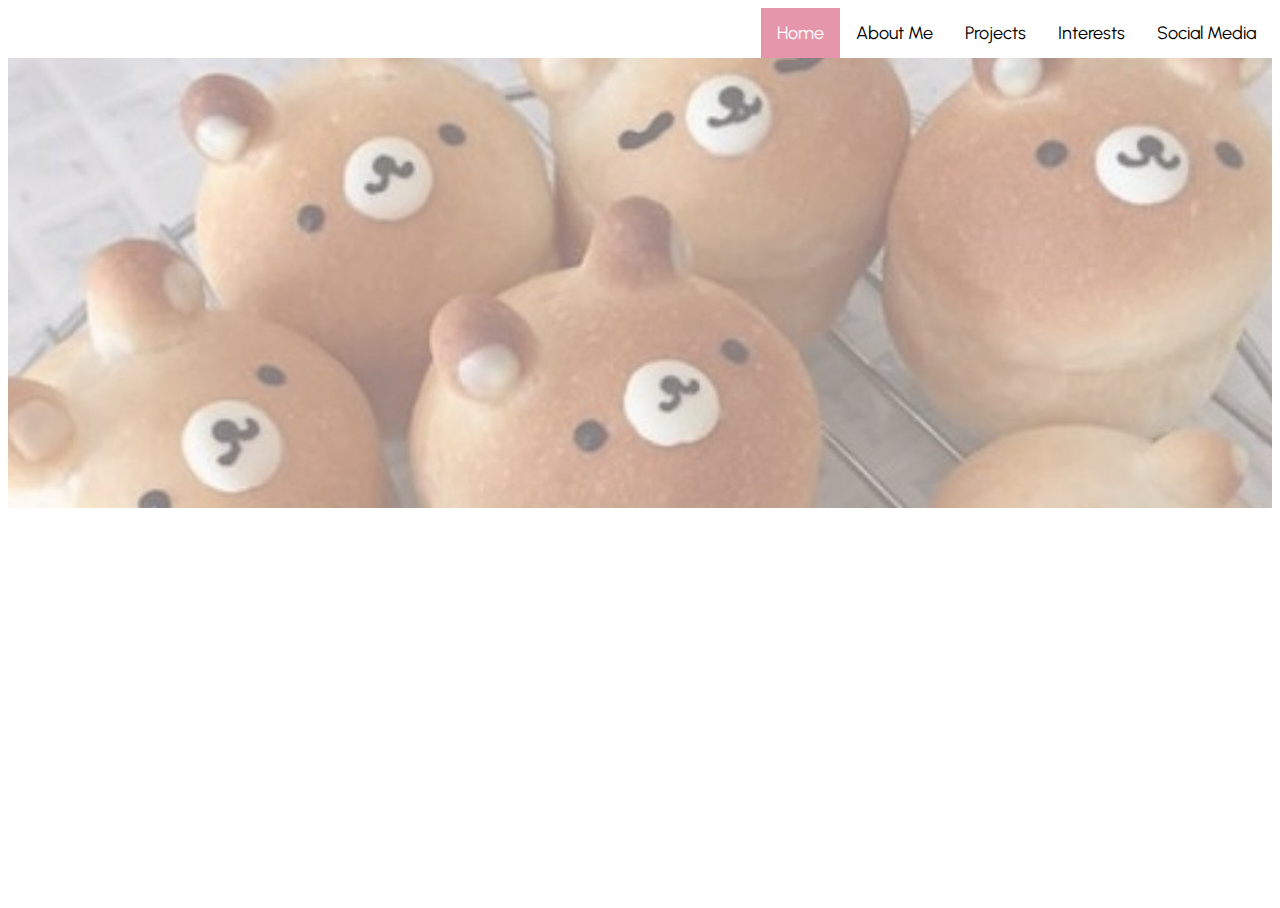
==== index.html @ e541630c "Created base for website" ====
<!DOCTYPE html>
<html lang="en">
<head>
    <link rel="stylesheet" type="text/css" href="css/style.css">
    <meta charset="UTF-8">
    <meta http-equiv="X-UA-Compatible" content="IE=edge">
    <meta name="viewport" content="width=device-width, initial-scale=1.0">
    <title>Home</title>
    <link rel="shortcut icon" type="image/png" href="images/home.png"/>
</head>
<body>
    <div class="topnav">
        <a class="active" href="">Home</a>
        <a href="html/about.html">About Me</a>
        <a href="html/projects.html">Projects</a>
        <a href="html/interests.html">Interests</a>
        <a href="html/social.html">Social Media</a>
    </div>

    <div class="hero-image">
    </div>
</body>
</html>
---- css/style.css ----
@import url('https://fonts.googleapis.com/css2?family=Glory&family=Urbanist:wght@300&display=swap');

body {
  font-family: 'Glory', sans-serif;
  font-size: 17px;
}

body, html {
  height: 100%;
}

html {
  min-width: 550px;
  position: relative;
}

p.solid {
  outline-color: black;
  outline-width: 0.5px;
  outline-style: solid;
}

/* The hero image */
.hero-image {
  background-image: linear-gradient(rgba(250, 243, 243, 0.5), rgba(253, 244, 244, 0.5)), url("../images/bread-header.jpg");

  /* Set a specific height */
  height: 50%;

  /* Position and center the image to scale nicely on all screens */
  background-position: center;
  background-repeat: no-repeat;
  background-size: cover;
  position: relative;
}

h1 {
  color: rgb(85, 8, 34);
  margin-left: 120px;
  margin-top: 60px;
  font-family: 'Urbanist', sans-serif;
  font-size: 40px;
  text-align: left;
}

h2 {
  color: rgb(85, 8, 34);
  font-family: 'Urbanist', sans-serif;
  font-size: 30px;
}

.topnav {
  background-color: rgb(255, 255, 255);
  overflow: hidden;
  display: flex;
  justify-content: right;
}
  
/* Style the links inside the navigation bar */
.topnav a {
  float: left;
  color: #000000;
  text-align: center;
  padding: 14px 16px;
  text-decoration: none;
  font-size: 18px;
  font-family:'Urbanist', sans-serif;
}
  
/* Change the color of links on hover */
.topnav a:hover {
  color: rgb(175, 102, 102);
}
  
/* Add a color to the active/current link */
.topnav a.active {
  background-color: #e696aa;
  color: white;
}

.card {
  box-shadow: 0 4px 8px 0 rgba(0, 0, 0, 0.2);
  max-width: 300px;
  margin: auto;
  text-align: center;
  position: absolute;
  right: 100px;
}

.title {
  color: grey;
  font-size: 20px;
  font-family: 'Urbanist', sans-serif;
}

.box {
  box-shadow: 0 4px 8px 0 rgba(0, 0, 0, 0.2);
  max-width: 900px;
  margin: auto;
  text-align: left;
  position: absolute;
  left: 100px;
  padding: 20px;
}
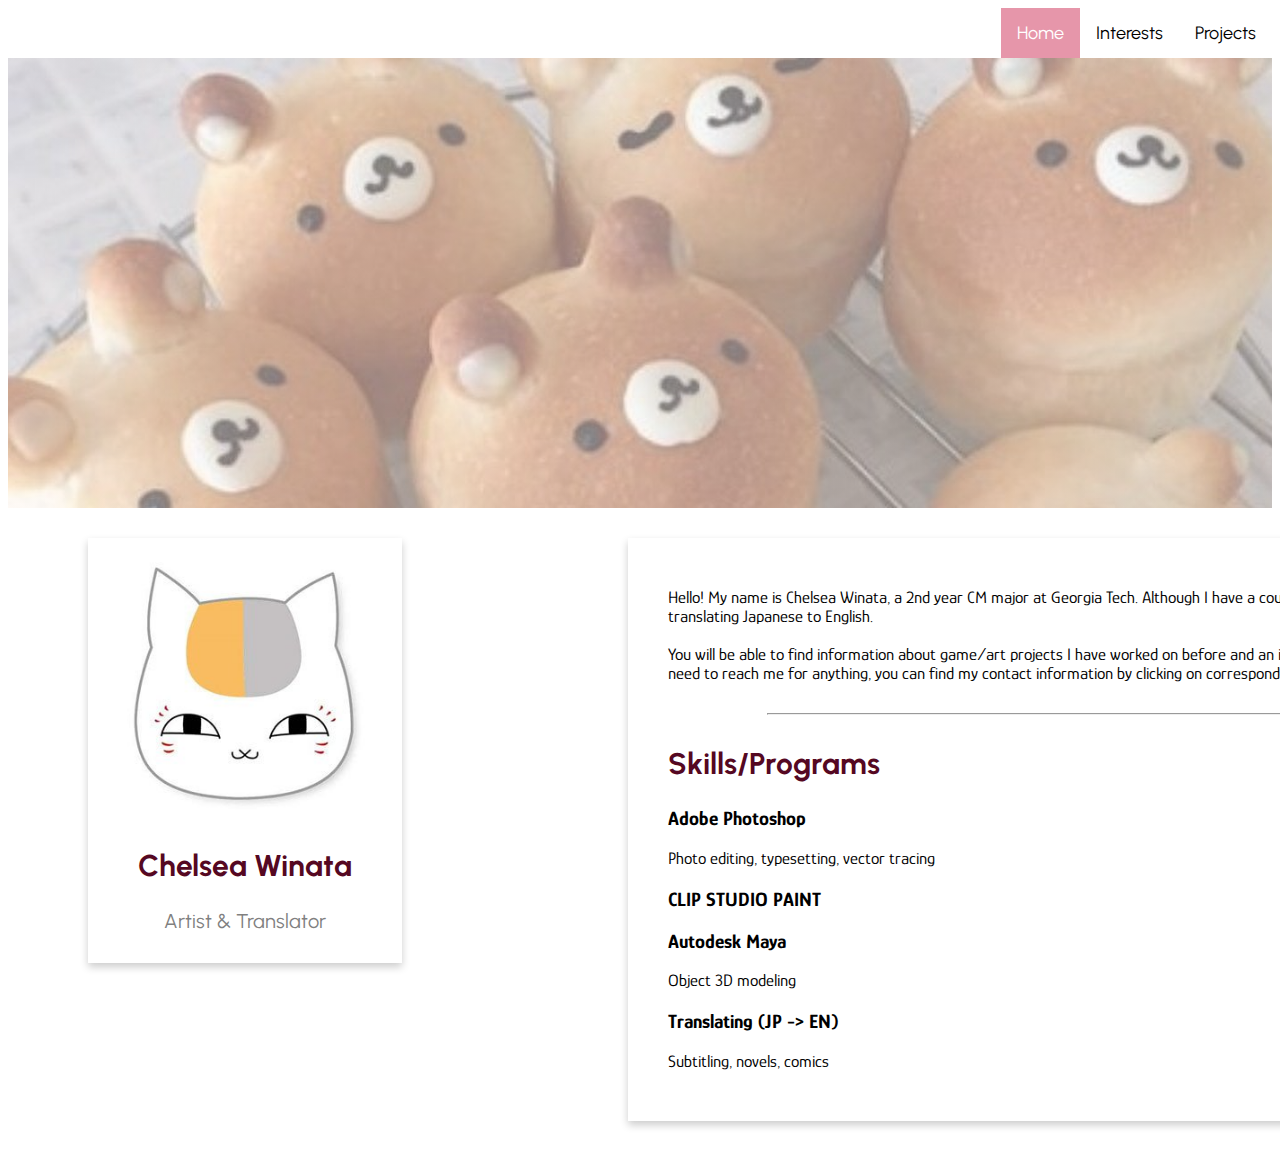
==== commit f503e51e: "Edited home page and added new pages" ====
--- a/index.html
+++ b/index.html
@@ -1,23 +1,51 @@
 <!DOCTYPE html>
 <html lang="en">
 <head>
-    <link rel="stylesheet" type="text/css" href="css/style.css">
-    <meta charset="UTF-8">
-    <meta http-equiv="X-UA-Compatible" content="IE=edge">
-    <meta name="viewport" content="width=device-width, initial-scale=1.0">
-    <title>Home</title>
-    <link rel="shortcut icon" type="image/png" href="images/home.png"/>
+  <link rel="stylesheet" type="text/css" href="css/style.css">
+  <meta charset="UTF-8">
+  <meta http-equiv="X-UA-Compatible" content="IE=edge">
+  <meta name="viewport" content="width=device-width, initial-scale=1.0">
+  <title>Home</title>
+  <link rel="shortcut icon" type="image/png" href="images/home.png"/>
 </head>
 <body>
-    <div class="topnav">
-        <a class="active" href="">Home</a>
-        <a href="html/about.html">About Me</a>
-        <a href="html/projects.html">Projects</a>
-        <a href="html/interests.html">Interests</a>
-        <a href="html/social.html">Social Media</a>
+  <div class="topnav">
+    <ul>
+      <li><a class="active" href="">Home</a></li>
+      <li class="dropdown">
+        <a href="javascript:void(0)" class="dropbtn">Interests</a>
+        <div class="dropdown-content">
+          <a href="html/animan.html">Anime/Manga</a>
+          <a href="html/games.html">Games</a>
+        </div>
+      </li>
+      <li><a href="html/projects.html">Projects</a></li>
+    </ul>
+  </div>
+
+  <div class="hero-image">
+  </div>
+
+  <div id="wrapper">
+    <div class="box right topmargin">
+      Hello! My name is Chelsea Winata, a 2nd year CM major at Georgia Tech.
+      Although I have a countless number of hobbies, I mainly enjoy drawing and translating Japanese to English.
+      <br><br>You will be able to find information about game/art projects I have worked on before and an in-depth description of my interests on this website!
+      If you need to reach me for anything, you can find my contact information by clicking on corresponding icons under my profile card.
+
+      <hr>
+        
+      <h2>Skills/Programs</h2>
+      <h3>Adobe Photoshop</h3>Photo editing, typesetting, vector tracing
+      <h3>CLIP STUDIO PAINT</h3>
+      <h3>Autodesk Maya</h3>Object 3D modeling
+      <h3>Translating (JP -> EN)</h3>Subtitling, novels, comics
     </div>
-
-    <div class="hero-image">
+    <div class="card left topmargin">
+      <img src="../images/nyanko.jpg" alt="Cat" style="width:90%">
+      <h2>Chelsea Winata</h2>
+      <p class="title">Artist & Translator</p>
     </div>
+  </div>
 </body>
 </html>--- a/css/style.css
+++ b/css/style.css
@@ -12,12 +12,6 @@
 html {
   min-width: 550px;
   position: relative;
-}
-
-p.solid {
-  outline-color: black;
-  outline-width: 0.5px;
-  outline-style: solid;
 }
 
 /* The hero image */
@@ -36,7 +30,7 @@
 
 h1 {
   color: rgb(85, 8, 34);
-  margin-left: 120px;
+  margin-left: 100px;
   margin-top: 60px;
   font-family: 'Urbanist', sans-serif;
   font-size: 40px;
@@ -55,36 +49,113 @@
   display: flex;
   justify-content: right;
 }
-  
-/* Style the links inside the navigation bar */
-.topnav a {
+
+ul {
+  list-style-type: none;
+  margin: 0;
+  padding: 0;
+  overflow: hidden;
+  background-color: rgb(255, 255, 255);
+}
+
+li {
   float: left;
-  color: #000000;
+  font-family: 'Urbanist', sans-serif;
+  font-size: 18px;
+}
+
+li a, .dropbtn {
+  display: inline-block;
+  color: black;
   text-align: center;
   padding: 14px 16px;
   text-decoration: none;
-  font-size: 18px;
-  font-family:'Urbanist', sans-serif;
-}
-  
-/* Change the color of links on hover */
-.topnav a:hover {
+}
+
+li a:hover, .dropdown:hover .dropbtn {
   color: rgb(175, 102, 102);
 }
-  
-/* Add a color to the active/current link */
-.topnav a.active {
+
+li a.active {
   background-color: #e696aa;
+  color: white;
+}
+
+li.dropdown {
+  display: inline-block;
+}
+
+.dropdown-content {
+  display: none;
+  position: absolute;
+  background-color: #f9f9f9;
+  min-width: 160px;
+  box-shadow: 0px 8px 16px 0px rgba(0,0,0,0.2);
+  z-index: 1;
+}
+
+.dropdown-content a {
+  color: black;
+  padding: 12px 16px;
+  text-decoration: none;
+  display: block;
+  text-align: left;
+}
+
+.dropdown-content a:hover {background-color: #f1f1f1;}
+
+.dropdown:hover .dropdown-content {
+  display: block;
+}
+
+.container {
+  overflow: hidden;
+}
+
+.filterDiv {
+  float: left;
+  background-color: #2196F3;
+  color: #ffffff;
+  width: 100px;
+  line-height: 100px;
+  text-align: center;
+  margin: 2px;
+  display: none; /* Hidden by default */
+}
+
+/* The "show" class is added to the filtered elements */
+.show {
+  display: block;
+}
+
+/* Style the buttons */
+.btn {
+  border: none;
+  outline: none;
+  padding: 12px 16px;
+  background-color: #f1f1f1;
+  cursor: pointer;
+  font-family: 'Urbanist', sans-serif;
+  font-size: 16px;
+}
+
+/* Add a light grey background on mouse-over */
+.btn:hover {
+  background-color: #ddd;
+}
+
+/* Add a dark background to the active button */
+.btn.active {
+  background-color: #666;
   color: white;
 }
 
 .card {
   box-shadow: 0 4px 8px 0 rgba(0, 0, 0, 0.2);
   max-width: 300px;
-  margin: auto;
   text-align: center;
-  position: absolute;
-  right: 100px;
+  position: relative;
+  padding: 10px;
 }
 
 .title {
@@ -95,10 +166,45 @@
 
 .box {
   box-shadow: 0 4px 8px 0 rgba(0, 0, 0, 0.2);
-  max-width: 900px;
-  margin: auto;
+  max-width: 1000px;
   text-align: left;
-  position: absolute;
-  left: 100px;
-  padding: 20px;
+  position: relative;
+  padding-left: 40px;
+  padding-right: 40px;
+  padding-top: 50px;
+  padding-bottom: 50px;
+  margin-bottom: 40px;
+}
+
+.left {
+  float: left;
+  margin-left: 80px;
+}
+
+.right {
+  float: right;
+  margin-right: 100px;
+}
+
+.topmargin {
+  margin-top: 30px;
+}
+
+.leftmargin {
+  margin-left: 10px;
+}
+
+.stacktop {
+  z-index: 9;
+}
+
+#wrapper {
+  min-width: 1800px;
+  overflow: hidden;
+}
+
+hr {
+  margin-top: 30px;
+  margin-bottom: 30px;
+  width: 80%;
 }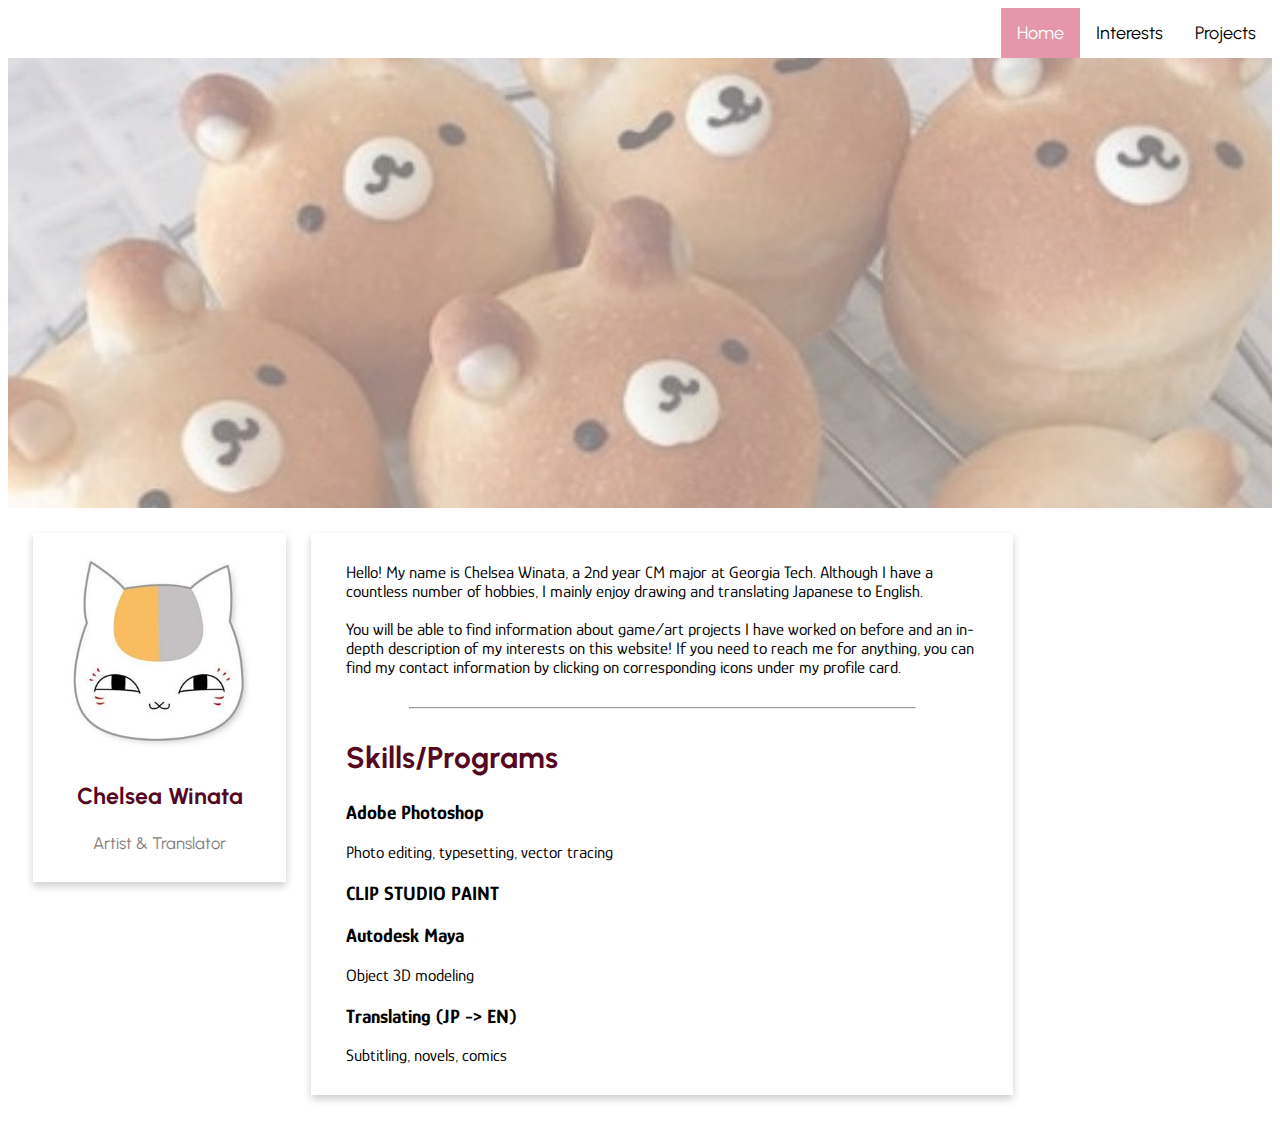
==== commit 94deb77e: "Added to Games page" ====
--- a/index.html
+++ b/index.html
@@ -27,7 +27,13 @@
   </div>
 
   <div id="wrapper">
-    <div class="box right topmargin">
+    <div class="card left topmargin">
+      <img src="../images/nyanko.jpg" style="width:90%">
+      <p class="name">Chelsea Winata</p>
+      <p class="title">Artist & Translator</p>
+    </div>
+
+    <div class="box left topmargin">
       Hello! My name is Chelsea Winata, a 2nd year CM major at Georgia Tech.
       Although I have a countless number of hobbies, I mainly enjoy drawing and translating Japanese to English.
       <br><br>You will be able to find information about game/art projects I have worked on before and an in-depth description of my interests on this website!
@@ -41,11 +47,6 @@
       <h3>Autodesk Maya</h3>Object 3D modeling
       <h3>Translating (JP -> EN)</h3>Subtitling, novels, comics
     </div>
-    <div class="card left topmargin">
-      <img src="../images/nyanko.jpg" alt="Cat" style="width:90%">
-      <h2>Chelsea Winata</h2>
-      <p class="title">Artist & Translator</p>
-    </div>
   </div>
 </body>
 </html>--- a/css/style.css
+++ b/css/style.css
@@ -1,4 +1,13 @@
 @import url('https://fonts.googleapis.com/css2?family=Glory&family=Urbanist:wght@300&display=swap');
+
+@font-face {
+  font-family: GenshinImpact;
+  src:url(../fonts/genshin_impact.woff);
+}
+
+div {
+  overflow: hidden;
+}
 
 body {
   font-family: 'Glory', sans-serif;
@@ -152,46 +161,85 @@
 
 .card {
   box-shadow: 0 4px 8px 0 rgba(0, 0, 0, 0.2);
-  max-width: 300px;
+  width: 18%;
+  max-width: 250px;
   text-align: center;
   position: relative;
-  padding: 10px;
+  padding: 1%;
 }
 
 .title {
   color: grey;
-  font-size: 20px;
-  font-family: 'Urbanist', sans-serif;
+  font-size: 1.3vw;
+  font-family: 'Urbanist', sans-serif;
+}
+
+.name {
+  color: rgb(85, 8, 34);
+  font-family: 'Urbanist', sans-serif;
+  font-weight: bold;
+  font-size: 1.8vw;
 }
 
 .box {
   box-shadow: 0 4px 8px 0 rgba(0, 0, 0, 0.2);
-  max-width: 1000px;
-  text-align: left;
-  position: relative;
-  padding-left: 40px;
-  padding-right: 40px;
-  padding-top: 50px;
-  padding-bottom: 50px;
-  margin-bottom: 40px;
+  width: 50%;
+  text-align: left;
+  position: relative;
+  padding-left: 35px;
+  padding-right: 35px;
+  padding-top: 30px;
+  padding-bottom: 30px;
+  margin-bottom: 2%;
+}
+
+.column {
+  box-shadow: 0 4px 8px 0 rgba(0, 0, 0, 0.2);
+  width: 40%;
+  text-align: left;
+  position: relative;
+  padding-left: 35px;
+  padding-right: 35px;
+  padding-top: 30px;
+  padding-bottom: 30px;
+  margin-bottom: 2%;
 }
 
 .left {
   float: left;
-  margin-left: 80px;
+  margin-left: 2%;
 }
 
 .right {
   float: right;
-  margin-right: 100px;
+  margin-right: 2%;
+}
+
+.center {
+  display: block;
+  margin-left: auto;
+  margin-right: auto;
+  width: 50%;
+}
+
+.kohane {
+  border: 5px solid pink;
+}
+
+.toya {
+  border: 5px solid rgb(49, 132, 180);
+}
+
+.akito {
+  border: 5px solid rgb(180, 108, 49);
 }
 
 .topmargin {
-  margin-top: 30px;
+  margin-top: 2%;
 }
 
 .leftmargin {
-  margin-left: 10px;
+  margin-left: 2%;
 }
 
 .stacktop {
@@ -199,7 +247,7 @@
 }
 
 #wrapper {
-  min-width: 1800px;
+  min-width: 60%;
   overflow: hidden;
 }
 
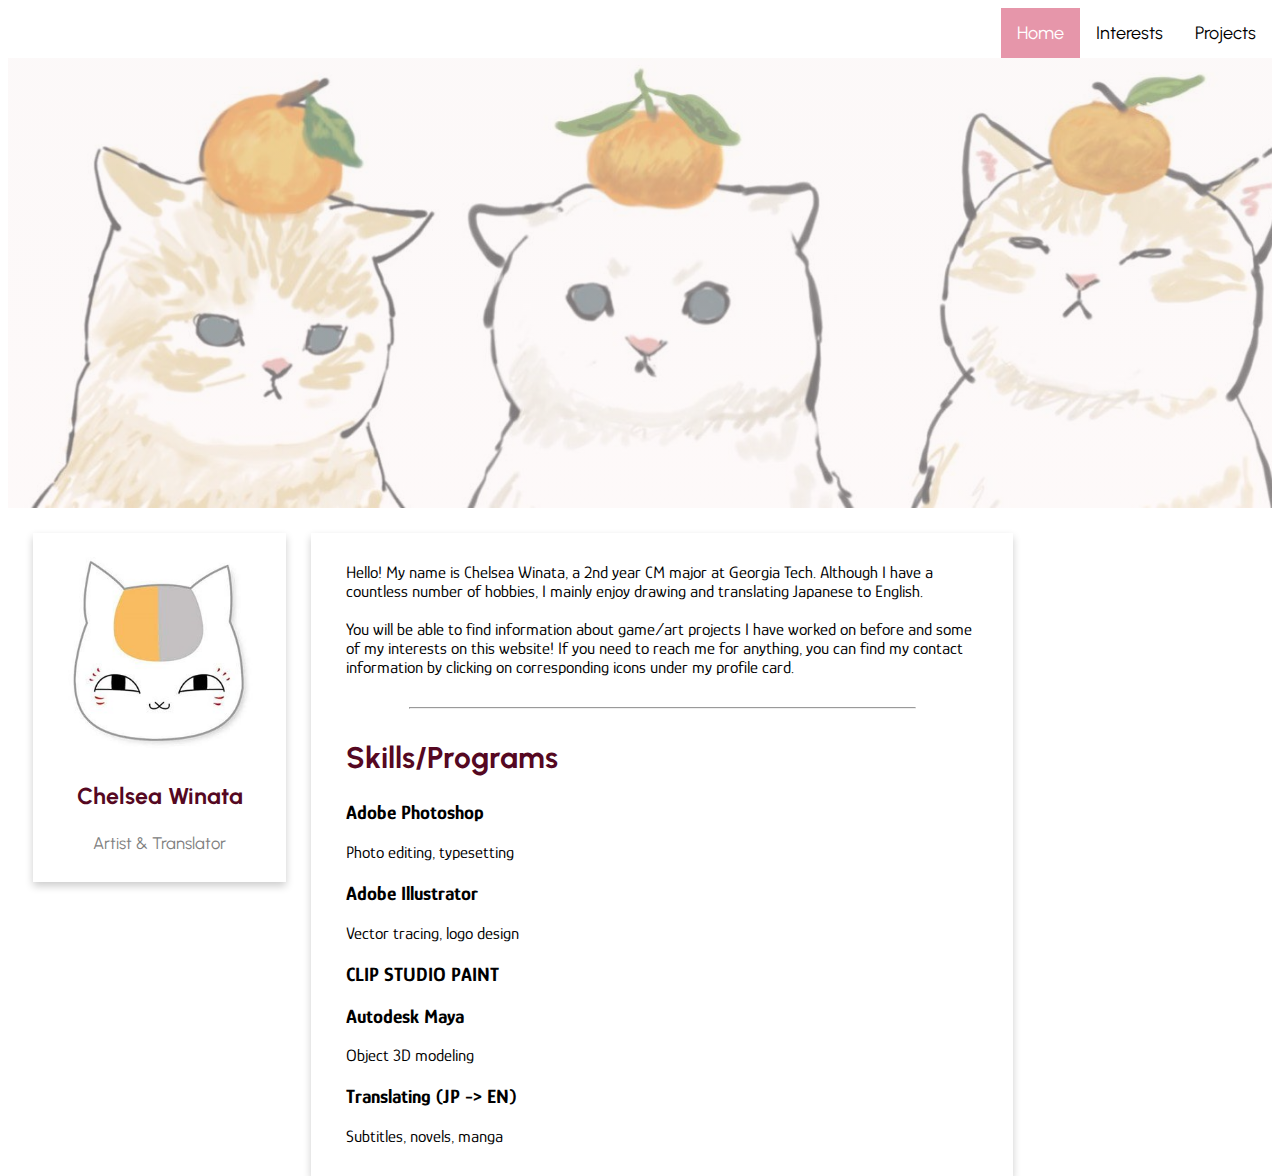
==== commit 20135391: "Added to Games page" ====
--- a/index.html
+++ b/index.html
@@ -15,7 +15,7 @@
       <li class="dropdown">
         <a href="javascript:void(0)" class="dropbtn">Interests</a>
         <div class="dropdown-content">
-          <a href="html/animan.html">Anime/Manga</a>
+          <a href="html/anime.html">Anime</a>
           <a href="html/games.html">Games</a>
         </div>
       </li>
@@ -25,8 +25,6 @@
 
   <div class="hero-image">
   </div>
-
-  <div id="wrapper">
     <div class="card left topmargin">
       <img src="../images/nyanko.jpg" style="width:90%">
       <p class="name">Chelsea Winata</p>
@@ -36,17 +34,18 @@
     <div class="box left topmargin">
       Hello! My name is Chelsea Winata, a 2nd year CM major at Georgia Tech.
       Although I have a countless number of hobbies, I mainly enjoy drawing and translating Japanese to English.
-      <br><br>You will be able to find information about game/art projects I have worked on before and an in-depth description of my interests on this website!
+      <br><br>You will be able to find information about game/art projects I have worked on before and some of my interests on this website!
       If you need to reach me for anything, you can find my contact information by clicking on corresponding icons under my profile card.
 
       <hr>
         
       <h2>Skills/Programs</h2>
-      <h3>Adobe Photoshop</h3>Photo editing, typesetting, vector tracing
+      <h3>Adobe Photoshop</h3>Photo editing, typesetting
+      <h3>Adobe Illustrator</h3>Vector tracing, logo design
       <h3>CLIP STUDIO PAINT</h3>
       <h3>Autodesk Maya</h3>Object 3D modeling
-      <h3>Translating (JP -> EN)</h3>Subtitling, novels, comics
+      <h3>Translating (JP -> EN)</h3>Subtitles, novels, manga
     </div>
-  </div>
+
 </body>
 </html>--- a/css/style.css
+++ b/css/style.css
@@ -19,13 +19,12 @@
 }
 
 html {
-  min-width: 550px;
   position: relative;
 }
 
 /* The hero image */
 .hero-image {
-  background-image: linear-gradient(rgba(250, 243, 243, 0.5), rgba(253, 244, 244, 0.5)), url("../images/bread-header.jpg");
+  background-image: linear-gradient(rgba(250, 243, 243, 0.5), rgba(253, 244, 244, 0.5)), url("../images/header.jpg");
 
   /* Set a specific height */
   height: 50%;
@@ -181,8 +180,16 @@
   font-size: 1.8vw;
 }
 
+.section {
+  display: inline-block;
+  width: 100%;
+  position: relative;
+  margin-bottom: 2%;
+}
+
 .box {
   box-shadow: 0 4px 8px 0 rgba(0, 0, 0, 0.2);
+  display: inline-block;
   width: 50%;
   text-align: left;
   position: relative;
@@ -194,7 +201,7 @@
 }
 
 .column {
-  box-shadow: 0 4px 8px 0 rgba(0, 0, 0, 0.2);
+  display: inline-block;
   width: 40%;
   text-align: left;
   position: relative;
@@ -246,11 +253,6 @@
   z-index: 9;
 }
 
-#wrapper {
-  min-width: 60%;
-  overflow: hidden;
-}
-
 hr {
   margin-top: 30px;
   margin-bottom: 30px;
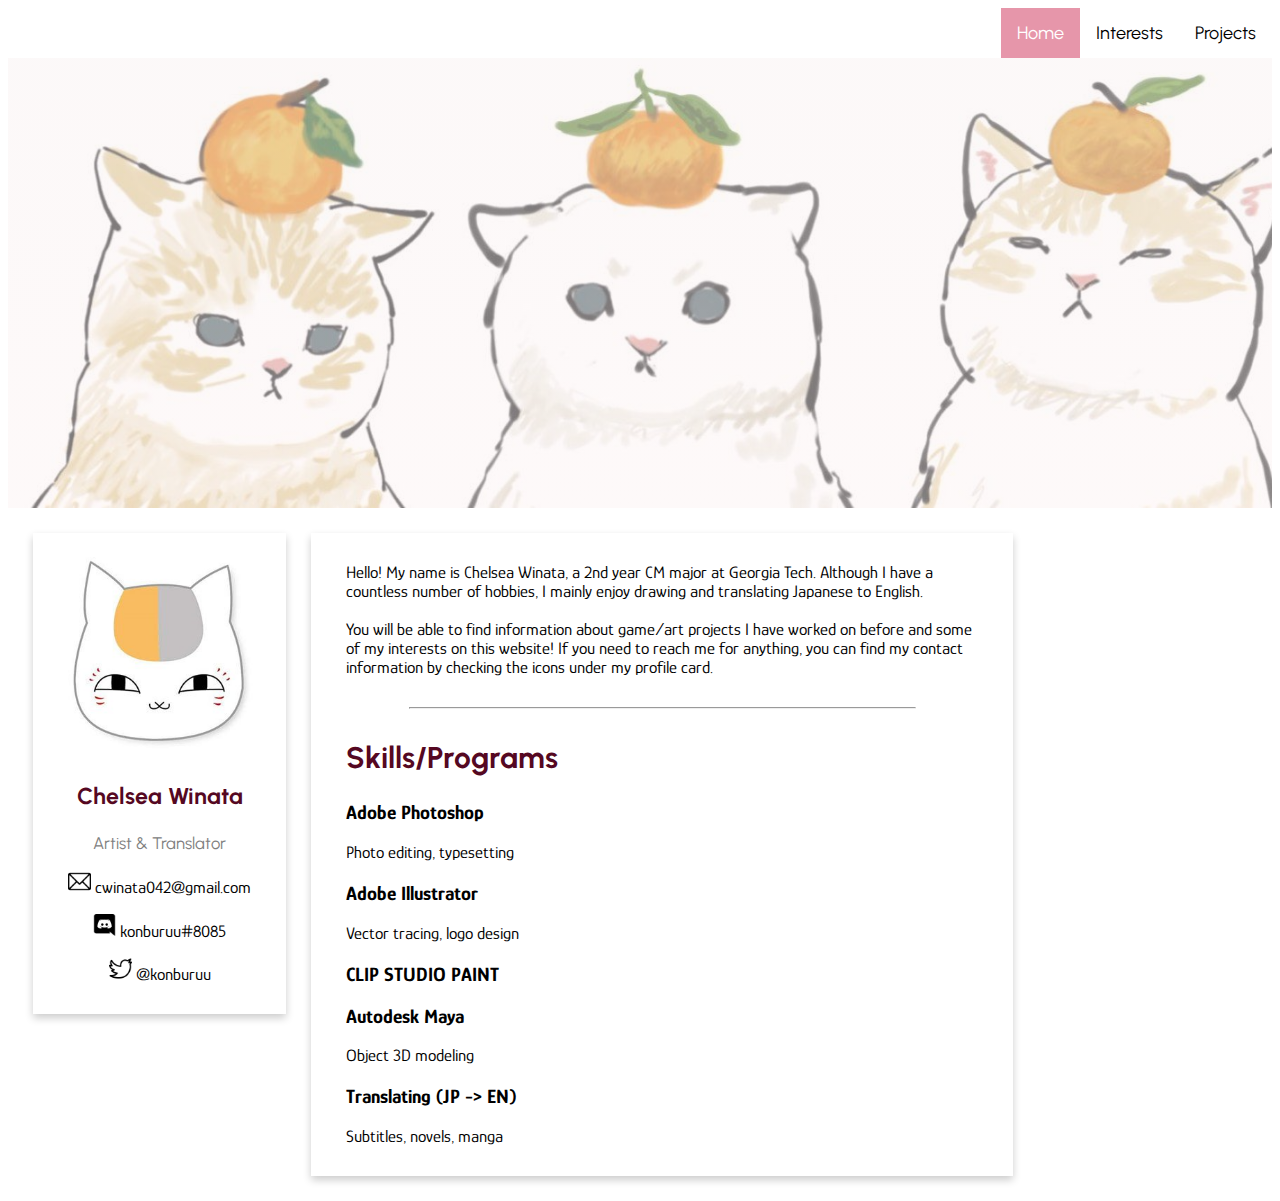
==== commit d12654d6: "Added to Anime page" ====
--- a/index.html
+++ b/index.html
@@ -23,19 +23,28 @@
     </ul>
   </div>
 
-  <div class="hero-image">
-  </div>
+  <div class="hero-image"></div>
+  <div id="section">  
     <div class="card left topmargin">
       <img src="../images/nyanko.jpg" style="width:90%">
       <p class="name">Chelsea Winata</p>
       <p class="title">Artist & Translator</p>
+      <p>
+        <img src="../images/email.png" style="width:10%"> cwinata042@gmail.com
+      </p>
+      <p>
+        <img src="../images/discord.png" style="width:10%"> konburuu#8085
+      </p>
+      <p>
+        <img src="../images/twitter.png" style="width:10%"> @konburuu
+      </p>
     </div>
 
-    <div class="box left topmargin">
+    <div class="box left topmargin bottommargin">
       Hello! My name is Chelsea Winata, a 2nd year CM major at Georgia Tech.
       Although I have a countless number of hobbies, I mainly enjoy drawing and translating Japanese to English.
       <br><br>You will be able to find information about game/art projects I have worked on before and some of my interests on this website!
-      If you need to reach me for anything, you can find my contact information by clicking on corresponding icons under my profile card.
+      If you need to reach me for anything, you can find my contact information by checking the icons under my profile card.
 
       <hr>
         
@@ -46,6 +55,6 @@
       <h3>Autodesk Maya</h3>Object 3D modeling
       <h3>Translating (JP -> EN)</h3>Subtitles, novels, manga
     </div>
-
+  </div>
 </body>
 </html>--- a/css/style.css
+++ b/css/style.css
@@ -121,13 +121,11 @@
 }
 
 .filterDiv {
+  box-shadow: 0 4px 8px 0 rgba(0, 0, 0, 0.2);
   float: left;
-  background-color: #2196F3;
   color: #ffffff;
-  width: 100px;
-  line-height: 100px;
   text-align: center;
-  margin: 2px;
+  margin: 1%;
   display: none; /* Hidden by default */
 }
 
@@ -180,9 +178,15 @@
   font-size: 1.8vw;
 }
 
+.desch {
+  font-family: 'Urbanist', sans-serif;
+  font-weight: bold;
+  font-size: 30px;
+}
+
 .section {
   display: inline-block;
-  width: 100%;
+  width: 90%;
   position: relative;
   margin-bottom: 2%;
 }
@@ -247,6 +251,14 @@
 
 .leftmargin {
   margin-left: 2%;
+}
+
+.rightmargin {
+  margin-right: 2%;
+}
+
+.bottommargin {
+  margin-bottom: 2%;
 }
 
 .stacktop {
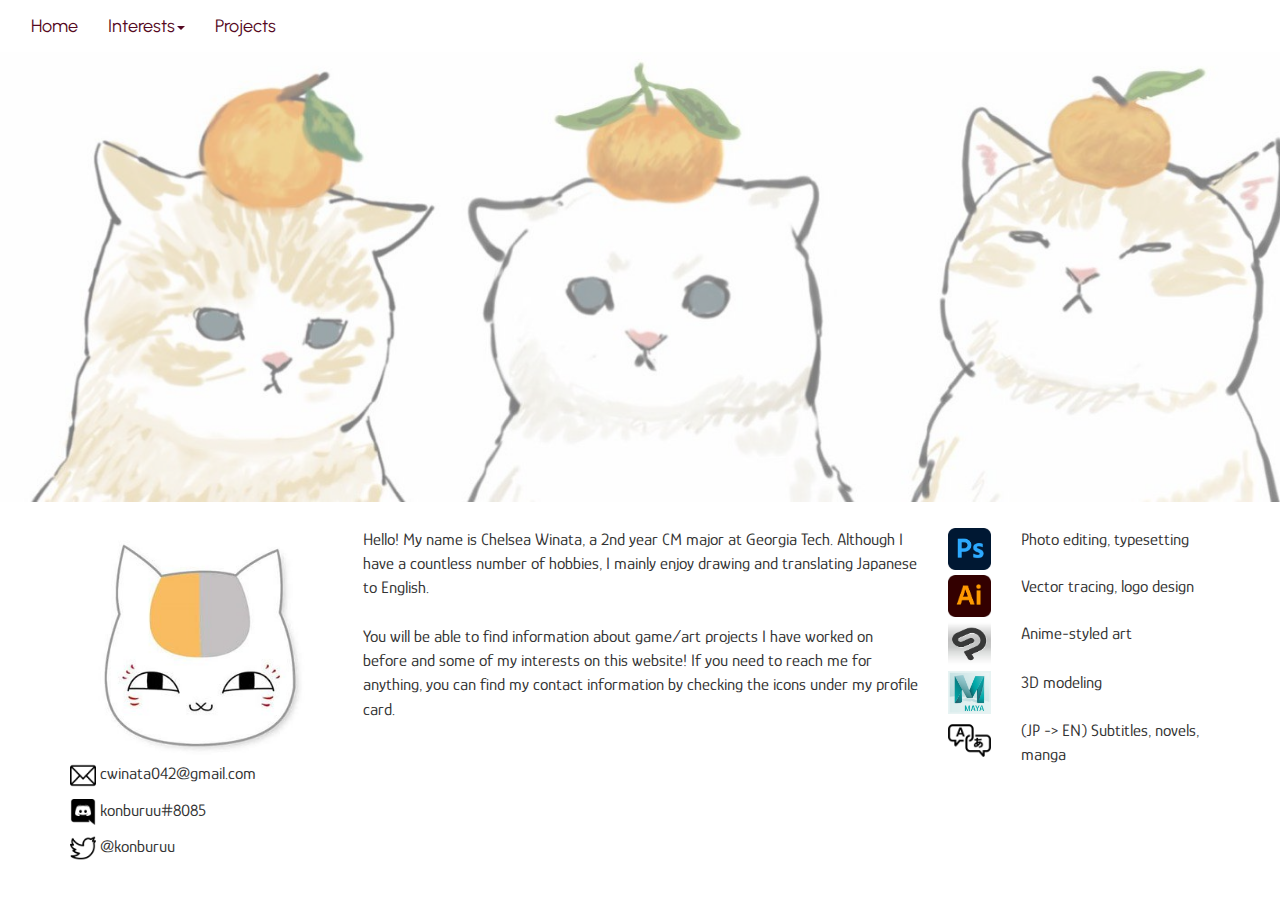
==== commit 0b70a749: "Used Bootstrap to make responsive pages" ====
--- a/index.html
+++ b/index.html
@@ -1,7 +1,8 @@
 <!DOCTYPE html>
 <html lang="en">
 <head>
-  <link rel="stylesheet" type="text/css" href="css/style.css">
+  <link rel="stylesheet" href="https://maxcdn.bootstrapcdn.com/bootstrap/3.4.1/css/bootstrap.min.css">
+  <link rel="stylesheet" type="text/css" href="../css/style.css">
   <meta charset="UTF-8">
   <meta http-equiv="X-UA-Compatible" content="IE=edge">
   <meta name="viewport" content="width=device-width, initial-scale=1.0">
@@ -9,52 +10,94 @@
   <link rel="shortcut icon" type="image/png" href="images/home.png"/>
 </head>
 <body>
-  <div class="topnav">
-    <ul>
-      <li><a class="active" href="">Home</a></li>
-      <li class="dropdown">
-        <a href="javascript:void(0)" class="dropbtn">Interests</a>
-        <div class="dropdown-content">
-          <a href="html/anime.html">Anime</a>
-          <a href="html/games.html">Games</a>
+  <nav class="navbar">
+    <div class="container-fluid">
+      <ul class="nav navbar-nav">
+        <li class="active"><a href="#">Home</a></li>
+        <li class="dropdown"><a class="dropdown-toggle" data-toggle="dropdown" href="#">Interests<span class="caret"></span></a>
+          <ul class="dropdown-menu">
+            <li><a href="/html/anime.html">Anime</a></li>
+            <li><a href="/html/games.html">Games</a></li>
+          </ul>
+        </li>
+        <li><a href="/html/projects.html">Projects</a></li>
+      </ul>
+    </div>
+  </nav>
+
+  <div class="hero"></div>
+
+  <div class="container topmargin">
+    <div class="row">
+      <div class="col-lg-3">
+        <img src="../images/nyanko.jpg" class="center" style="max-width:230px; width:90%">
+        <p>
+          <img src="../images/email.png" style="max-width:30px; width:10%"> cwinata042@gmail.com
+        </p>
+        <p>
+          <img src="../images/discord.png" style="max-width:30px; width:10%"> konburuu#8085
+        </p>
+        <p>
+          <img src="../images/twitter.png" style="max-width:30px; width:10%"> @konburuu
+        </p>
+      </div>
+      <div class="col-lg-6 bottommargin">
+        Hello! My name is Chelsea Winata, a 2nd year CM major at Georgia Tech.
+        Although I have a countless number of hobbies, I mainly enjoy drawing and translating Japanese to English.
+        <br><br>You will be able to find information about game/art projects I have worked on before and some of my interests on this website!
+        If you need to reach me for anything, you can find my contact information by checking the icons under my profile card.
+      </div>
+      <div class="col-lg-3">
+        <div class="row bottommargin">
+          <div class="col-lg-3 col-sm-2 col-2">
+            <img src="/images/photoshop-icon.png" style="max-width:120px; width:100%">
+          </div>
+          <div class="col-lg-9 col-10">
+            Photo editing, typesetting
+          </div>
         </div>
-      </li>
-      <li><a href="html/projects.html">Projects</a></li>
-    </ul>
+
+        <div class="row bottommargin">
+          <div class="col-lg-3 col-sm-2 col-2">
+            <img src="/images/illustrator-icon.png" style="max-width:120px; width:100%">
+          </div>
+          <div class="col-lg-9 col-10">
+            Vector tracing, logo design
+          </div>
+        </div>
+
+        <div class="row bottommargin">
+          <div class="col-lg-3 col-sm-2 col-2">
+            <img src="/images/csp-icon.jpg" style="max-width:120px; width:100%">
+          </div>
+          <div class="col-lg-9 col-10">
+            Anime-styled art
+          </div>
+        </div>
+
+        <div class="row bottommargin">
+          <div class="col-lg-3 col-sm-2 col-2">
+            <img src="/images/maya-icon.png" style="max-width:120px; width:100%">
+          </div>
+          <div class="col-lg-9 col-10">
+            3D modeling
+          </div>
+        </div>
+
+        <div class="row bottommargin">
+          <div class="col-lg-3 col-sm-2 col-2">
+            <img src="/images/translation-icon.png" style="max-width:120px; width:100%">
+          </div>
+          <div class="col-lg-9 col-10">
+            (JP -> EN) Subtitles, novels, manga
+          </div>
+        </div>
+      </div>
+    </div>
+    <br>
   </div>
 
-  <div class="hero-image"></div>
-  <div id="section">  
-    <div class="card left topmargin">
-      <img src="../images/nyanko.jpg" style="width:90%">
-      <p class="name">Chelsea Winata</p>
-      <p class="title">Artist & Translator</p>
-      <p>
-        <img src="../images/email.png" style="width:10%"> cwinata042@gmail.com
-      </p>
-      <p>
-        <img src="../images/discord.png" style="width:10%"> konburuu#8085
-      </p>
-      <p>
-        <img src="../images/twitter.png" style="width:10%"> @konburuu
-      </p>
-    </div>
-
-    <div class="box left topmargin bottommargin">
-      Hello! My name is Chelsea Winata, a 2nd year CM major at Georgia Tech.
-      Although I have a countless number of hobbies, I mainly enjoy drawing and translating Japanese to English.
-      <br><br>You will be able to find information about game/art projects I have worked on before and some of my interests on this website!
-      If you need to reach me for anything, you can find my contact information by checking the icons under my profile card.
-
-      <hr>
-        
-      <h2>Skills/Programs</h2>
-      <h3>Adobe Photoshop</h3>Photo editing, typesetting
-      <h3>Adobe Illustrator</h3>Vector tracing, logo design
-      <h3>CLIP STUDIO PAINT</h3>
-      <h3>Autodesk Maya</h3>Object 3D modeling
-      <h3>Translating (JP -> EN)</h3>Subtitles, novels, manga
-    </div>
-  </div>
+  <script src="https://ajax.googleapis.com/ajax/libs/jquery/3.5.1/jquery.min.js"></script>
+  <script src="https://maxcdn.bootstrapcdn.com/bootstrap/3.4.1/js/bootstrap.min.js"></script>
 </body>
 </html>--- a/css/style.css
+++ b/css/style.css
@@ -3,10 +3,6 @@
 @font-face {
   font-family: GenshinImpact;
   src:url(../fonts/genshin_impact.woff);
-}
-
-div {
-  overflow: hidden;
 }
 
 body {
@@ -22,24 +18,35 @@
   position: relative;
 }
 
-/* The hero image */
-.hero-image {
-  background-image: linear-gradient(rgba(250, 243, 243, 0.5), rgba(253, 244, 244, 0.5)), url("../images/header.jpg");
+.navbar{
+  margin-bottom: 0px !important
+}
 
-  /* Set a specific height */
-  height: 50%;
-
-  /* Position and center the image to scale nicely on all screens */
-  background-position: center;
-  background-repeat: no-repeat;
+.hero {
+  min-height: 50vh;
+  background: #000 url(../images/header.jpg) center center no-repeat;
+  opacity: 0.5;
   background-size: cover;
   position: relative;
+}
+.hero:before {
+  content:"";
+  position: absolute;
+  top: 0;
+  right: 0;
+  bottom: 0;
+  left: 0;
+}
+
+.navbar a {
+  color: rgb(85, 8, 34);
+  font-family: 'Urbanist', sans-serif;
+  font-size: 18px;
 }
 
 h1 {
   color: rgb(85, 8, 34);
   margin-left: 100px;
-  margin-top: 60px;
   font-family: 'Urbanist', sans-serif;
   font-size: 40px;
   text-align: left;
@@ -49,120 +56,6 @@
   color: rgb(85, 8, 34);
   font-family: 'Urbanist', sans-serif;
   font-size: 30px;
-}
-
-.topnav {
-  background-color: rgb(255, 255, 255);
-  overflow: hidden;
-  display: flex;
-  justify-content: right;
-}
-
-ul {
-  list-style-type: none;
-  margin: 0;
-  padding: 0;
-  overflow: hidden;
-  background-color: rgb(255, 255, 255);
-}
-
-li {
-  float: left;
-  font-family: 'Urbanist', sans-serif;
-  font-size: 18px;
-}
-
-li a, .dropbtn {
-  display: inline-block;
-  color: black;
-  text-align: center;
-  padding: 14px 16px;
-  text-decoration: none;
-}
-
-li a:hover, .dropdown:hover .dropbtn {
-  color: rgb(175, 102, 102);
-}
-
-li a.active {
-  background-color: #e696aa;
-  color: white;
-}
-
-li.dropdown {
-  display: inline-block;
-}
-
-.dropdown-content {
-  display: none;
-  position: absolute;
-  background-color: #f9f9f9;
-  min-width: 160px;
-  box-shadow: 0px 8px 16px 0px rgba(0,0,0,0.2);
-  z-index: 1;
-}
-
-.dropdown-content a {
-  color: black;
-  padding: 12px 16px;
-  text-decoration: none;
-  display: block;
-  text-align: left;
-}
-
-.dropdown-content a:hover {background-color: #f1f1f1;}
-
-.dropdown:hover .dropdown-content {
-  display: block;
-}
-
-.container {
-  overflow: hidden;
-}
-
-.filterDiv {
-  box-shadow: 0 4px 8px 0 rgba(0, 0, 0, 0.2);
-  float: left;
-  color: #ffffff;
-  text-align: center;
-  margin: 1%;
-  display: none; /* Hidden by default */
-}
-
-/* The "show" class is added to the filtered elements */
-.show {
-  display: block;
-}
-
-/* Style the buttons */
-.btn {
-  border: none;
-  outline: none;
-  padding: 12px 16px;
-  background-color: #f1f1f1;
-  cursor: pointer;
-  font-family: 'Urbanist', sans-serif;
-  font-size: 16px;
-}
-
-/* Add a light grey background on mouse-over */
-.btn:hover {
-  background-color: #ddd;
-}
-
-/* Add a dark background to the active button */
-.btn.active {
-  background-color: #666;
-  color: white;
-}
-
-.card {
-  box-shadow: 0 4px 8px 0 rgba(0, 0, 0, 0.2);
-  width: 18%;
-  max-width: 250px;
-  text-align: center;
-  position: relative;
-  padding: 1%;
 }
 
 .title {
@@ -184,38 +77,6 @@
   font-size: 30px;
 }
 
-.section {
-  display: inline-block;
-  width: 90%;
-  position: relative;
-  margin-bottom: 2%;
-}
-
-.box {
-  box-shadow: 0 4px 8px 0 rgba(0, 0, 0, 0.2);
-  display: inline-block;
-  width: 50%;
-  text-align: left;
-  position: relative;
-  padding-left: 35px;
-  padding-right: 35px;
-  padding-top: 30px;
-  padding-bottom: 30px;
-  margin-bottom: 2%;
-}
-
-.column {
-  display: inline-block;
-  width: 40%;
-  text-align: left;
-  position: relative;
-  padding-left: 35px;
-  padding-right: 35px;
-  padding-top: 30px;
-  padding-bottom: 30px;
-  margin-bottom: 2%;
-}
-
 .left {
   float: left;
   margin-left: 2%;
@@ -230,7 +91,6 @@
   display: block;
   margin-left: auto;
   margin-right: auto;
-  width: 50%;
 }
 
 .kohane {
@@ -261,10 +121,6 @@
   margin-bottom: 2%;
 }
 
-.stacktop {
-  z-index: 9;
-}
-
 hr {
   margin-top: 30px;
   margin-bottom: 30px;
